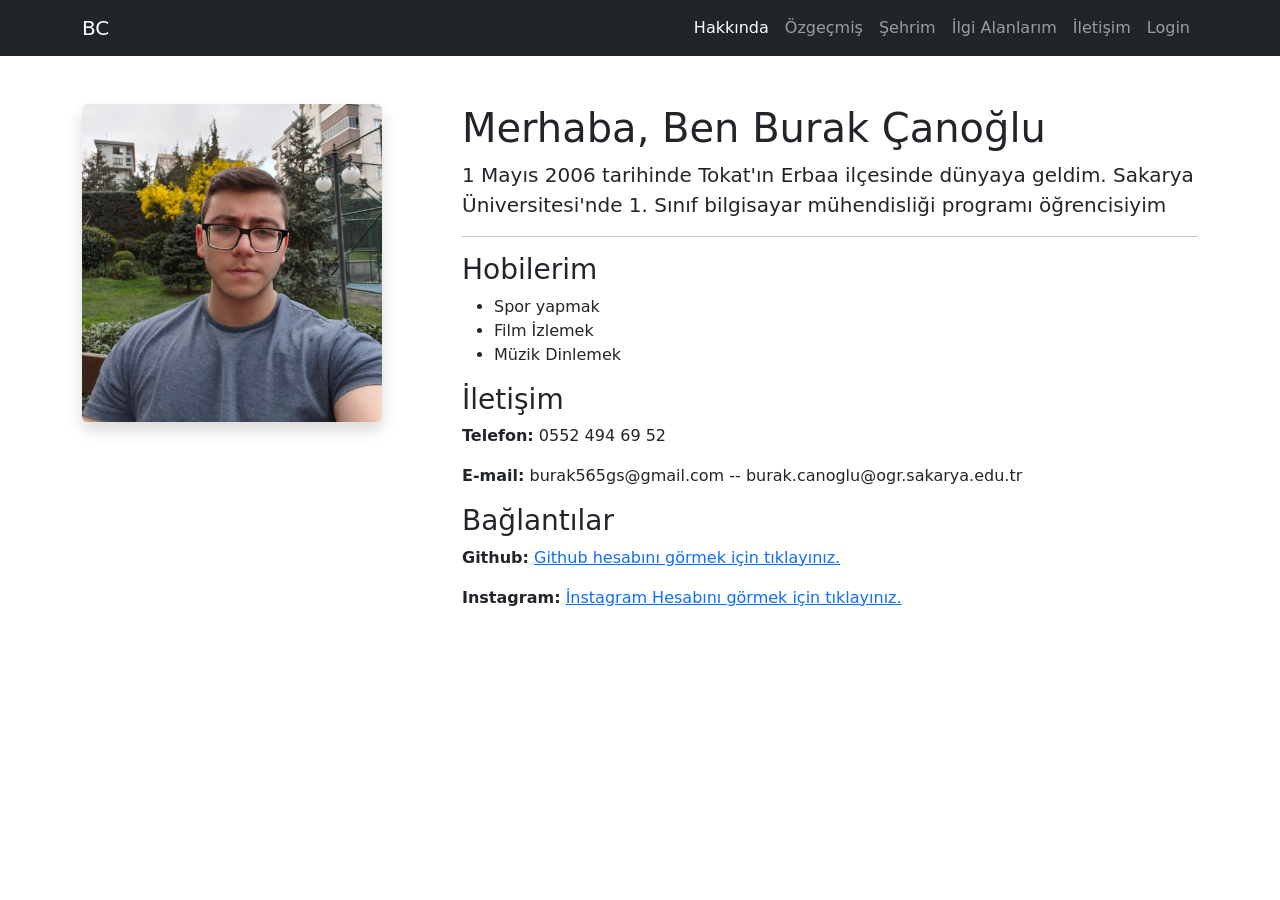
==== index.html @ 631d298f "'Hakkında' sayfası düzenlendi" ====
<!DOCTYPE html>
<html lang="tr">

<head>

    <meta charset="UTF-8">
    <meta name="viewport" content="width=device-width, initial-scale=1.0">
    <title>Burak Çanoğlu | Hakkında</title>
    <link href="https://cdn.jsdelivr.net/npm/bootstrap@5.3.0/dist/css/bootstrap.min.css" rel="stylesheet">
    <link rel="stylesheet" href="style.css">
</head>
<body>
    <nav class="navbar navbar-expand-lg navbar-dark bg-dark">
        <div class="container">
            <a class="navbar-brand" href="index.html">BC</a>
            <button class="navbar-toggler" type="button" data-bs-toggle="collapse" data-bs-target="#navbarNav">
                <span class="navbar-toggler-icon"></span>
            </button>
            <div class="collapse navbar-collapse" id="navbarNav">
                <ul class="navbar-nav ms-auto">
                    <li class="nav-item"><a class="nav-link active" href="index.html">Hakkında</a></li>
                    <li class="nav-item"><a class="nav-link" href="ozgecmis.html">Özgeçmiş</a></li>
                    <li class="nav-item"><a class="nav-link" href="sehrim.html">Şehrim</a></li>
                    <li class="nav-item"><a class="nav-link" href="ilgi.html">İlgi Alanlarım</a></li>            
                    <li class="nav-item"><a class="nav-link" href="iletisim.html">İletişim</a></li>
                    <li class="nav-item"><a class="nav-link" href="login.php">Login</a></li>
                    
                </ul>
            </div>
        </div>
    </nav>
    <main class="container mt-5">
        <div class="row">
            <div class="col-md-4">
                <img src="resimler/burakcanoglu.jpeg" class="img-fluid rounded shadow" width="300" alt="Burak Canoğlu">
            </div>
            <div class="col-md-8">
                <h1>Merhaba, Ben Burak Çanoğlu</h1>
                <p class="lead">1 Mayıs 2006 tarihinde Tokat'ın Erbaa ilçesinde dünyaya geldim.
                     Sakarya Üniversitesi'nde 1. Sınıf bilgisayar mühendisliği programı öğrencisiyim  </p>
                <hr>
                <h3>Hobilerim</h3>
                <ul>
                    <li>Spor yapmak</li>
                    <li>Film İzlemek</li>
                    <li>Müzik Dinlemek</li>
                </ul>
                <h3>İletişim</h3>
                <p><b>Telefon:</b> 0552 494 69 52</p>
                <p> <b>E-mail:</b> burak565gs@gmail.com -- burak.canoglu@ogr.sakarya.edu.tr</p>

                <h3>Bağlantılar</h3>
                <p> <b>Github:</b> <a href="https://github.com/burakcanoglu"> Github hesabını görmek için tıklayınız. </a> </p>
                <p> <b>Instagram:</b> <a href="https://www.instagram.com/burakcanoglu__?utm_source=ig_web_button_share_sheet&igsh=ZDNlZDc0MzIxNw==">İnstagram Hesabını görmek için tıklayınız. </a> </p>
                
              
            </div>
        </div>
    </main>

    <script src="https://cdn.jsdelivr.net/npm/bootstrap@5.3.0/dist/js/bootstrap.bundle.min.js"></script>


</body>


</html>
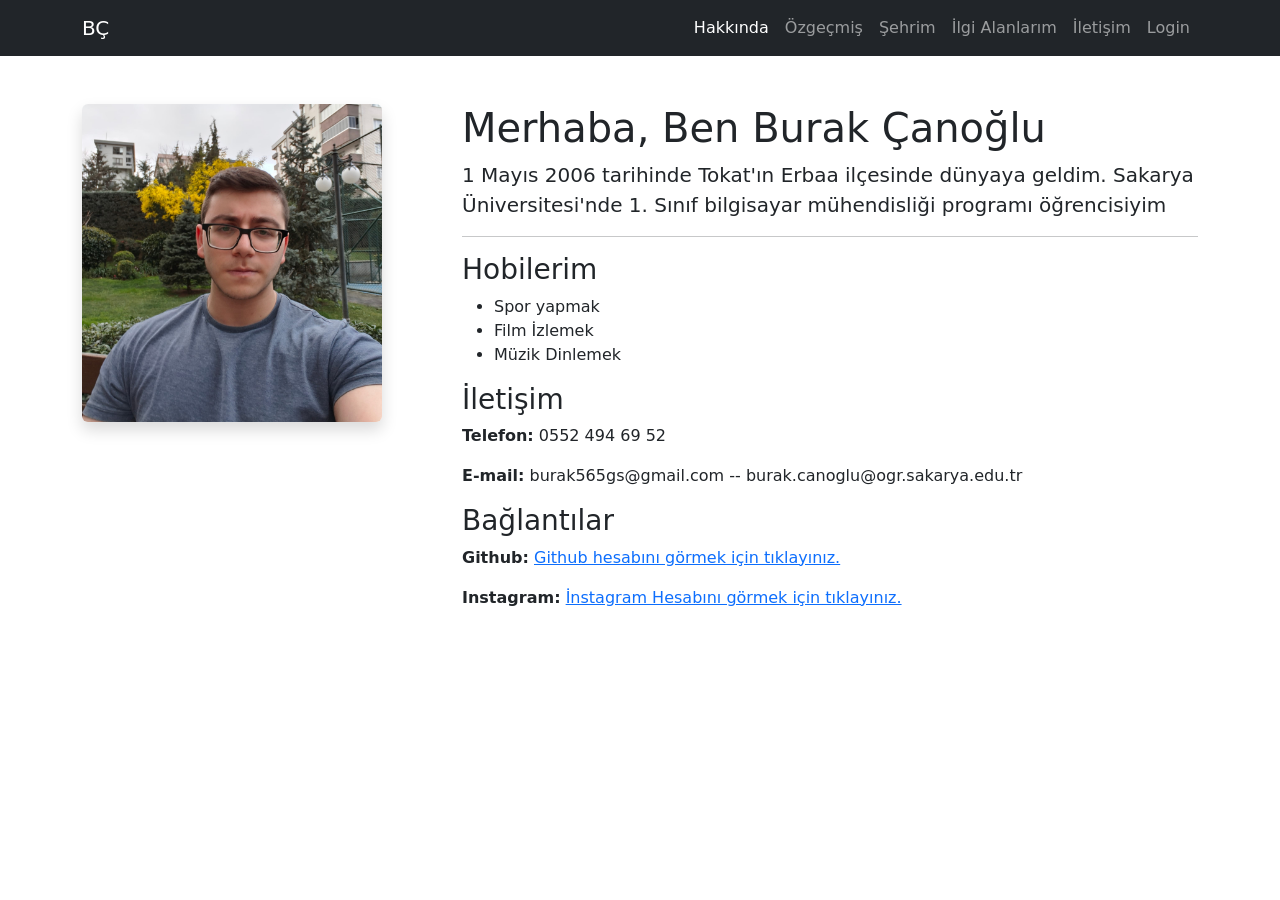
==== commit 6194fa9c: "'Şehrim' sayfası düzenlendi." ====
--- a/index.html
+++ b/index.html
@@ -12,7 +12,7 @@
 <body>
     <nav class="navbar navbar-expand-lg navbar-dark bg-dark">
         <div class="container">
-            <a class="navbar-brand" href="index.html">BC</a>
+            <a class="navbar-brand" href="index.html">BÇ</a>
             <button class="navbar-toggler" type="button" data-bs-toggle="collapse" data-bs-target="#navbarNav">
                 <span class="navbar-toggler-icon"></span>
             </button>
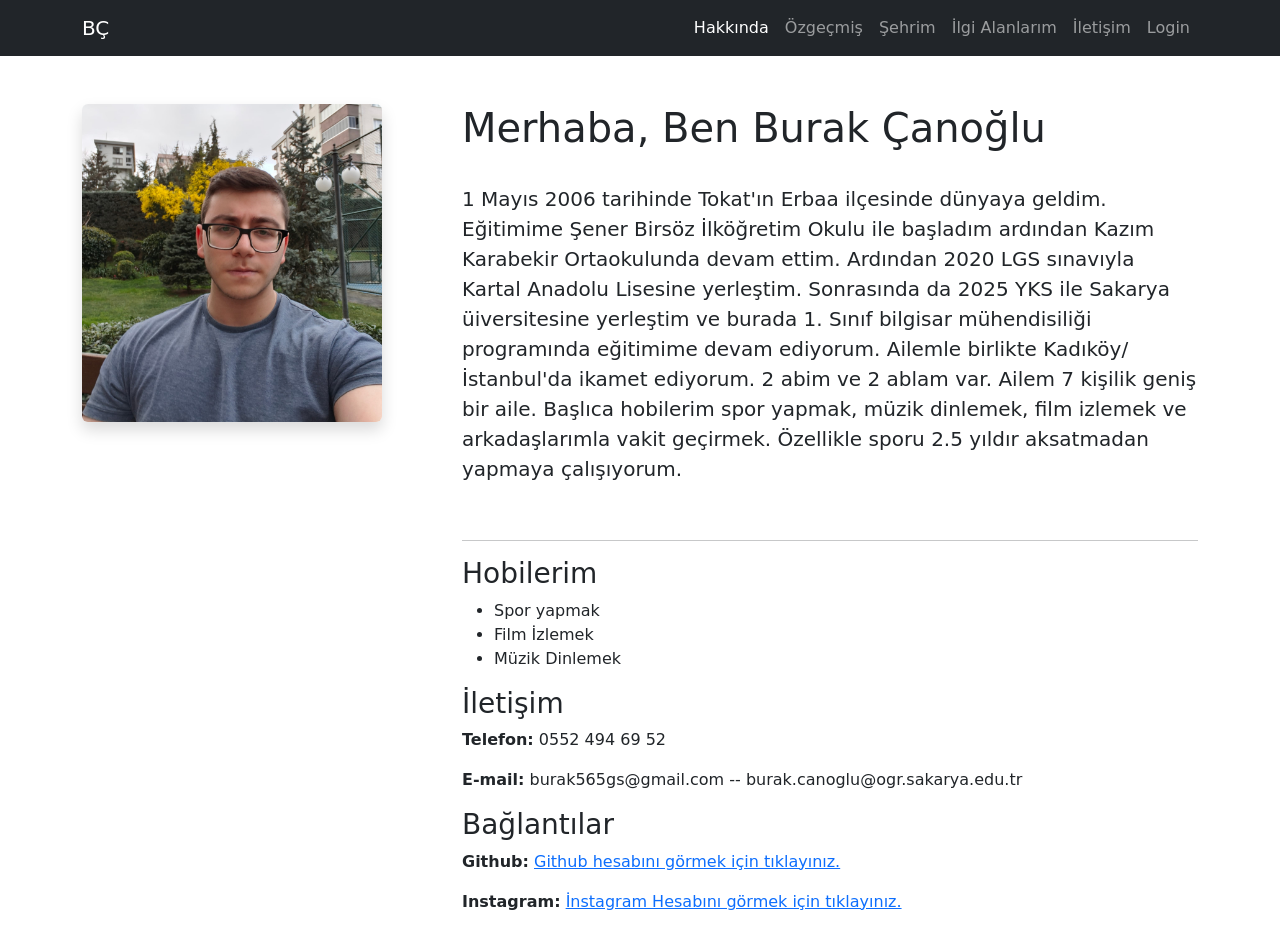
==== commit d86fcce9: "Son düzenlemeler ve eklemeler yapıldı" ====
--- a/index.html
+++ b/index.html
@@ -36,8 +36,12 @@
             </div>
             <div class="col-md-8">
                 <h1>Merhaba, Ben Burak Çanoğlu</h1>
+                <br>
                 <p class="lead">1 Mayıs 2006 tarihinde Tokat'ın Erbaa ilçesinde dünyaya geldim.
-                     Sakarya Üniversitesi'nde 1. Sınıf bilgisayar mühendisliği programı öğrencisiyim  </p>
+                     Eğitimime Şener Birsöz İlköğretim Okulu ile başladım ardından Kazım Karabekir Ortaokulunda devam ettim. Ardından 2020 LGS sınavıyla Kartal Anadolu Lisesine yerleştim.
+                      Sonrasında da 2025 YKS ile Sakarya üiversitesine yerleştim ve burada 1. Sınıf bilgisar mühendisiliği programında eğitimime devam ediyorum.  Ailemle birlikte Kadıköy/İstanbul'da ikamet ediyorum. 
+                      2 abim ve 2 ablam var. Ailem 7 kişilik geniş bir aile. Başlıca hobilerim  spor yapmak, müzik dinlemek, film izlemek ve arkadaşlarımla vakit geçirmek. Özellikle sporu 2.5 yıldır aksatmadan yapmaya çalışıyorum.  </p>
+                <br>
                 <hr>
                 <h3>Hobilerim</h3>
                 <ul>
--- a/style.css
+++ b/style.css
@@ -0,0 +1,14 @@
+.nav-link:hover {
+    color: #ffc107 !important; 
+    transition: 0.3s;
+}
+
+
+body {
+    scroll-behavior: smooth;
+}
+
+
+.btn:active {
+    transform: scale(0.95);
+}
